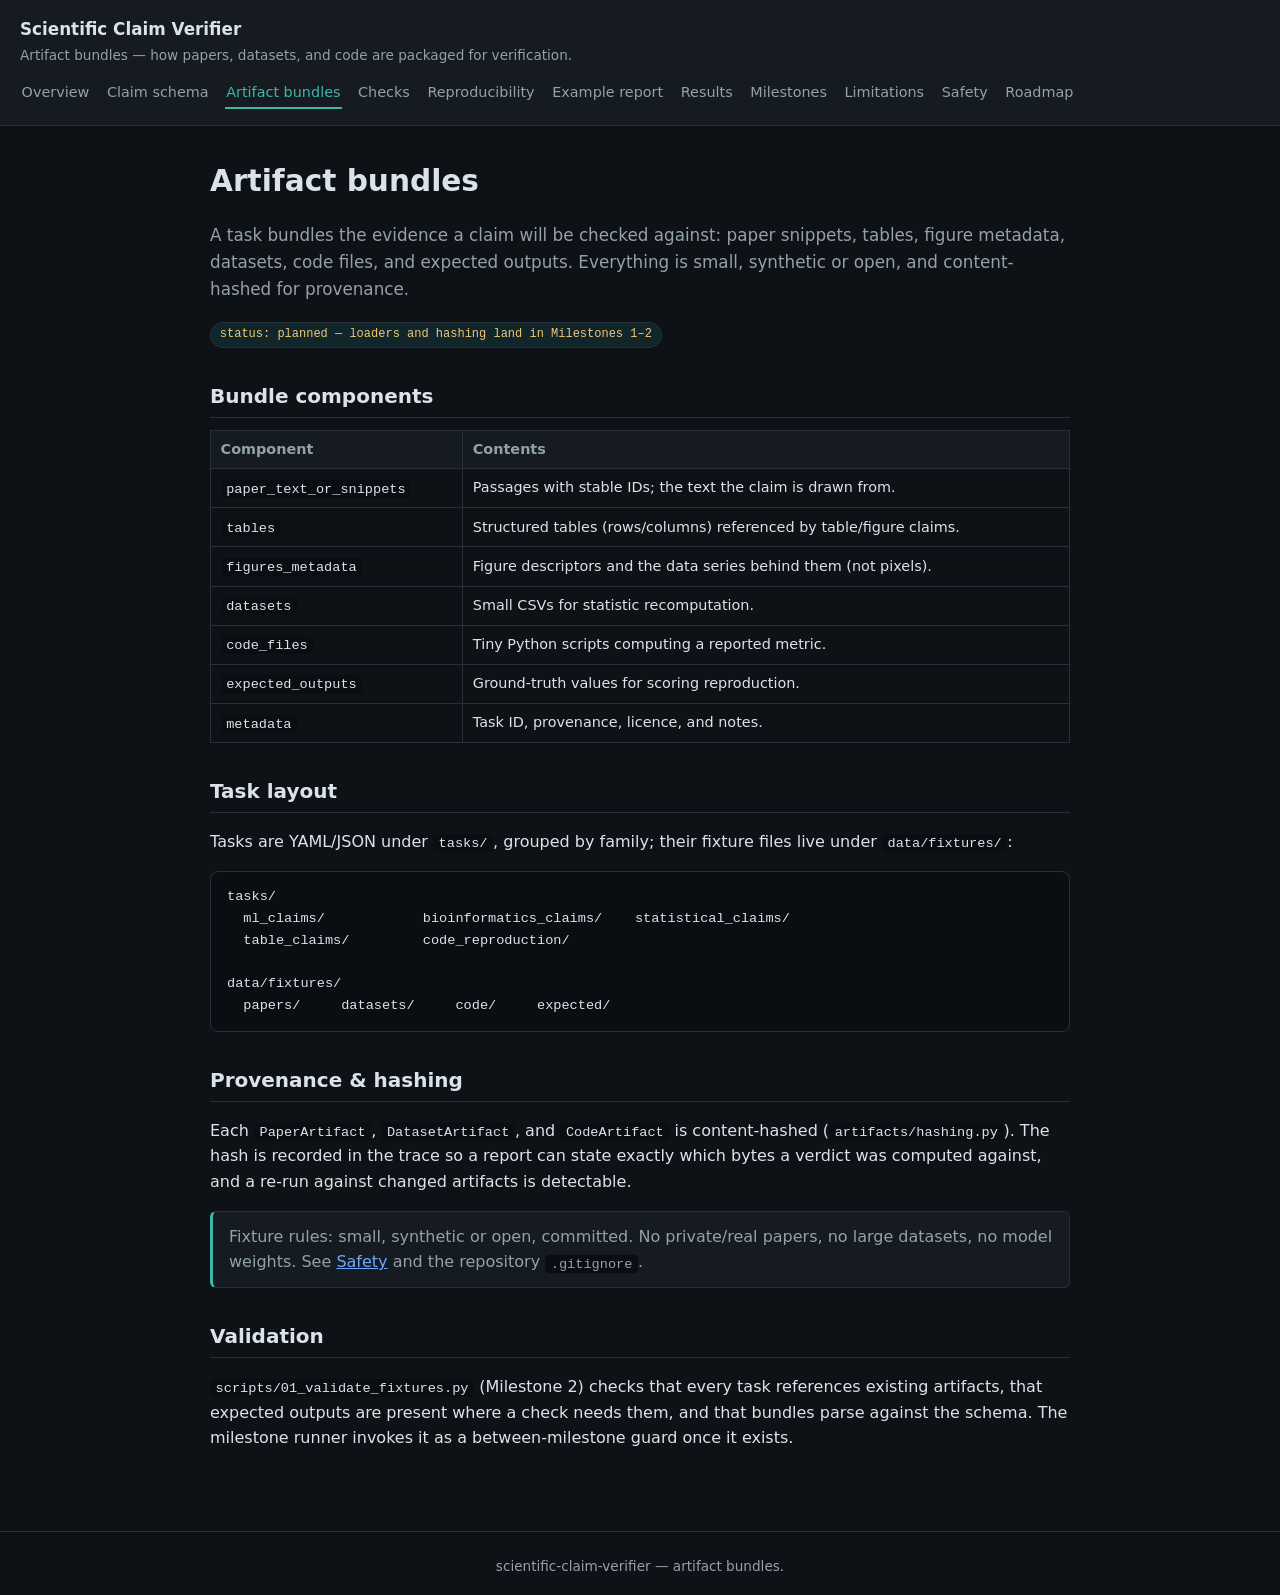
==== site/artifact-bundles.html @ 32d99faa "Bootstrap: project contract, milestone runner, and website Establish the orchestration and contract " ====
<!doctype html>
<html lang="en">
<head>
  <meta charset="utf-8">
  <meta name="viewport" content="width=device-width, initial-scale=1">
  <title>Artifact bundles — Scientific Claim Verifier</title>
  <link rel="stylesheet" href="style.css">
</head>
<body>
<header class="site">
  <a class="brand" href="index.html">Scientific Claim Verifier</a>
  <div class="tagline">Artifact bundles — how papers, datasets, and code are packaged for verification.</div>
  <nav class="site">
    <a href="index.html">Overview</a>
    <a href="claim-schema.html">Claim schema</a>
    <a href="artifact-bundles.html" class="active">Artifact bundles</a>
    <a href="checks.html">Checks</a>
    <a href="reproducibility.html">Reproducibility</a>
    <a href="example-report.html">Example report</a>
    <a href="results.html">Results</a>
    <a href="milestones.html">Milestones</a>
    <a href="limitations.html">Limitations</a>
    <a href="safety.html">Safety</a>
    <a href="roadmap.html">Roadmap</a>
  </nav>
</header>
<main>
  <h1>Artifact bundles</h1>
  <p class="lede">A task bundles the evidence a claim will be checked against: paper snippets,
  tables, figure metadata, datasets, code files, and expected outputs. Everything is small,
  synthetic or open, and content-hashed for provenance.</p>
  <p><span class="status planned">status: planned — loaders and hashing land in Milestones 1–2</span></p>

  <h2>Bundle components</h2>
  <table>
    <tr><th>Component</th><th>Contents</th></tr>
    <tr><td><code>paper_text_or_snippets</code></td><td>Passages with stable IDs; the text the claim is drawn from.</td></tr>
    <tr><td><code>tables</code></td><td>Structured tables (rows/columns) referenced by table/figure claims.</td></tr>
    <tr><td><code>figures_metadata</code></td><td>Figure descriptors and the data series behind them (not pixels).</td></tr>
    <tr><td><code>datasets</code></td><td>Small CSVs for statistic recomputation.</td></tr>
    <tr><td><code>code_files</code></td><td>Tiny Python scripts computing a reported metric.</td></tr>
    <tr><td><code>expected_outputs</code></td><td>Ground-truth values for scoring reproduction.</td></tr>
    <tr><td><code>metadata</code></td><td>Task ID, provenance, licence, and notes.</td></tr>
  </table>

  <h2>Task layout</h2>
  <p>Tasks are YAML/JSON under <code>tasks/</code>, grouped by family; their fixture files live
  under <code>data/fixtures/</code>:</p>
  <pre><code>tasks/
  ml_claims/            bioinformatics_claims/    statistical_claims/
  table_claims/         code_reproduction/

data/fixtures/
  papers/     datasets/     code/     expected/</code></pre>

  <h2>Provenance & hashing</h2>
  <p>Each <code>PaperArtifact</code>, <code>DatasetArtifact</code>, and <code>CodeArtifact</code>
  is content-hashed (<code>artifacts/hashing.py</code>). The hash is recorded in the trace so a
  report can state exactly which bytes a verdict was computed against, and a re-run against
  changed artifacts is detectable.</p>

  <div class="callout">Fixture rules: small, synthetic or open, committed. No private/real
  papers, no large datasets, no model weights. See <a href="safety.html">Safety</a> and the
  repository <code>.gitignore</code>.</div>

  <h2>Validation</h2>
  <p><code>scripts/01_validate_fixtures.py</code> (Milestone 2) checks that every task references
  existing artifacts, that expected outputs are present where a check needs them, and that
  bundles parse against the schema. The milestone runner invokes it as a between-milestone
  guard once it exists.</p>
</main>
<footer class="site">scientific-claim-verifier — artifact bundles.</footer>
</body>
</html>
---- site/style.css ----
/* scientific-claim-verifier — shared static-site styles.
   Plain CSS, no build step, no external fonts or assets. */

:root {
  --bg: #0e1216;
  --panel: #151b21;
  --border: #26313a;
  --text: #dbe3ea;
  --muted: #93a1ad;
  --accent: #3fb6a8;        /* teal — "verification / evidence" */
  --accent-2: #6ea8fe;      /* blue — links */
  --accent-soft: #10262a;
  --ok: #7ee2a8;
  --warn: #f0c674;
  --bad: #f08a8a;
  --mono: ui-monospace, SFMono-Regular, "SF Mono", Menlo, Consolas, monospace;
}

* { box-sizing: border-box; }

body {
  margin: 0;
  font-family: system-ui, -apple-system, Segoe UI, Roboto, Helvetica, Arial, sans-serif;
  line-height: 1.6;
  color: var(--text);
  background: var(--bg);
}

header.site {
  border-bottom: 1px solid var(--border);
  background: var(--panel);
  padding: 1rem 1.25rem;
}

header.site .brand {
  font-weight: 700;
  font-size: 1.05rem;
  color: var(--text);
  text-decoration: none;
}

header.site .tagline {
  color: var(--muted);
  font-size: 0.85rem;
  margin-top: 0.15rem;
  max-width: 70ch;
}

nav.site {
  display: flex;
  flex-wrap: wrap;
  gap: 0.4rem 0.9rem;
  margin-top: 0.75rem;
}

nav.site a {
  color: var(--muted);
  text-decoration: none;
  font-size: 0.9rem;
  padding: 0.15rem 0.1rem;
  border-bottom: 2px solid transparent;
}

nav.site a:hover { color: var(--text); }
nav.site a.active { color: var(--accent); border-bottom-color: var(--accent); }

main {
  max-width: 900px;
  margin: 0 auto;
  padding: 2rem 1.25rem 4rem;
}

h1 { font-size: 1.85rem; margin: 0 0 0.25rem; }
h2 {
  font-size: 1.25rem;
  margin: 2rem 0 0.5rem;
  padding-bottom: 0.3rem;
  border-bottom: 1px solid var(--border);
}
h3 { font-size: 1.05rem; margin: 1.2rem 0 0.4rem; }

p, li { color: var(--text); }
a { color: var(--accent-2); }

.lede { color: var(--muted); font-size: 1.05rem; }

.status {
  display: inline-block;
  font-size: 0.75rem;
  font-family: var(--mono);
  padding: 0.15rem 0.55rem;
  border-radius: 999px;
  border: 1px solid var(--border);
  background: var(--accent-soft);
  color: var(--accent);
}

.status.planned { color: var(--warn); }
.status.done { color: var(--ok); }
.status.wip { color: var(--accent); }

.pill {
  display: inline-block;
  font-size: 0.72rem;
  font-family: var(--mono);
  padding: 0.05rem 0.45rem;
  border-radius: 4px;
  border: 1px solid var(--border);
  color: var(--muted);
  margin-right: 0.25rem;
}
.pill.ok { color: var(--ok); border-color: #24513a; }
.pill.warn { color: var(--warn); border-color: #4d4326; }
.pill.bad { color: var(--bad); border-color: #4d2b2b; }

code, pre { font-family: var(--mono); font-size: 0.85rem; }

pre {
  background: #0a0e12;
  border: 1px solid var(--border);
  border-radius: 8px;
  padding: 0.9rem 1rem;
  overflow-x: auto;
}

code { background: #0a0e12; padding: 0.1rem 0.35rem; border-radius: 4px; }
pre code { background: none; padding: 0; }

table {
  border-collapse: collapse;
  width: 100%;
  margin: 0.75rem 0;
  font-size: 0.9rem;
}
th, td { border: 1px solid var(--border); padding: 0.45rem 0.6rem; text-align: left; vertical-align: top; }
th { background: var(--panel); color: var(--muted); }

ul.files { list-style: none; padding-left: 0; }
ul.files li { font-family: var(--mono); font-size: 0.85rem; color: var(--muted); }

.callout {
  border: 1px solid var(--border);
  border-left: 3px solid var(--accent);
  background: var(--panel);
  border-radius: 6px;
  padding: 0.75rem 1rem;
  margin: 1rem 0;
  color: var(--muted);
}
.callout.warn { border-left-color: var(--warn); }
.callout.safety { border-left-color: var(--bad); }

.grid {
  display: grid;
  grid-template-columns: repeat(auto-fit, minmax(220px, 1fr));
  gap: 0.75rem;
  margin: 1rem 0;
}
.card {
  border: 1px solid var(--border);
  background: var(--panel);
  border-radius: 8px;
  padding: 0.9rem 1rem;
}
.card h3 { margin-top: 0; }

footer.site {
  border-top: 1px solid var(--border);
  color: var(--muted);
  font-size: 0.85rem;
  padding: 1.5rem 1.25rem;
  text-align: center;
}
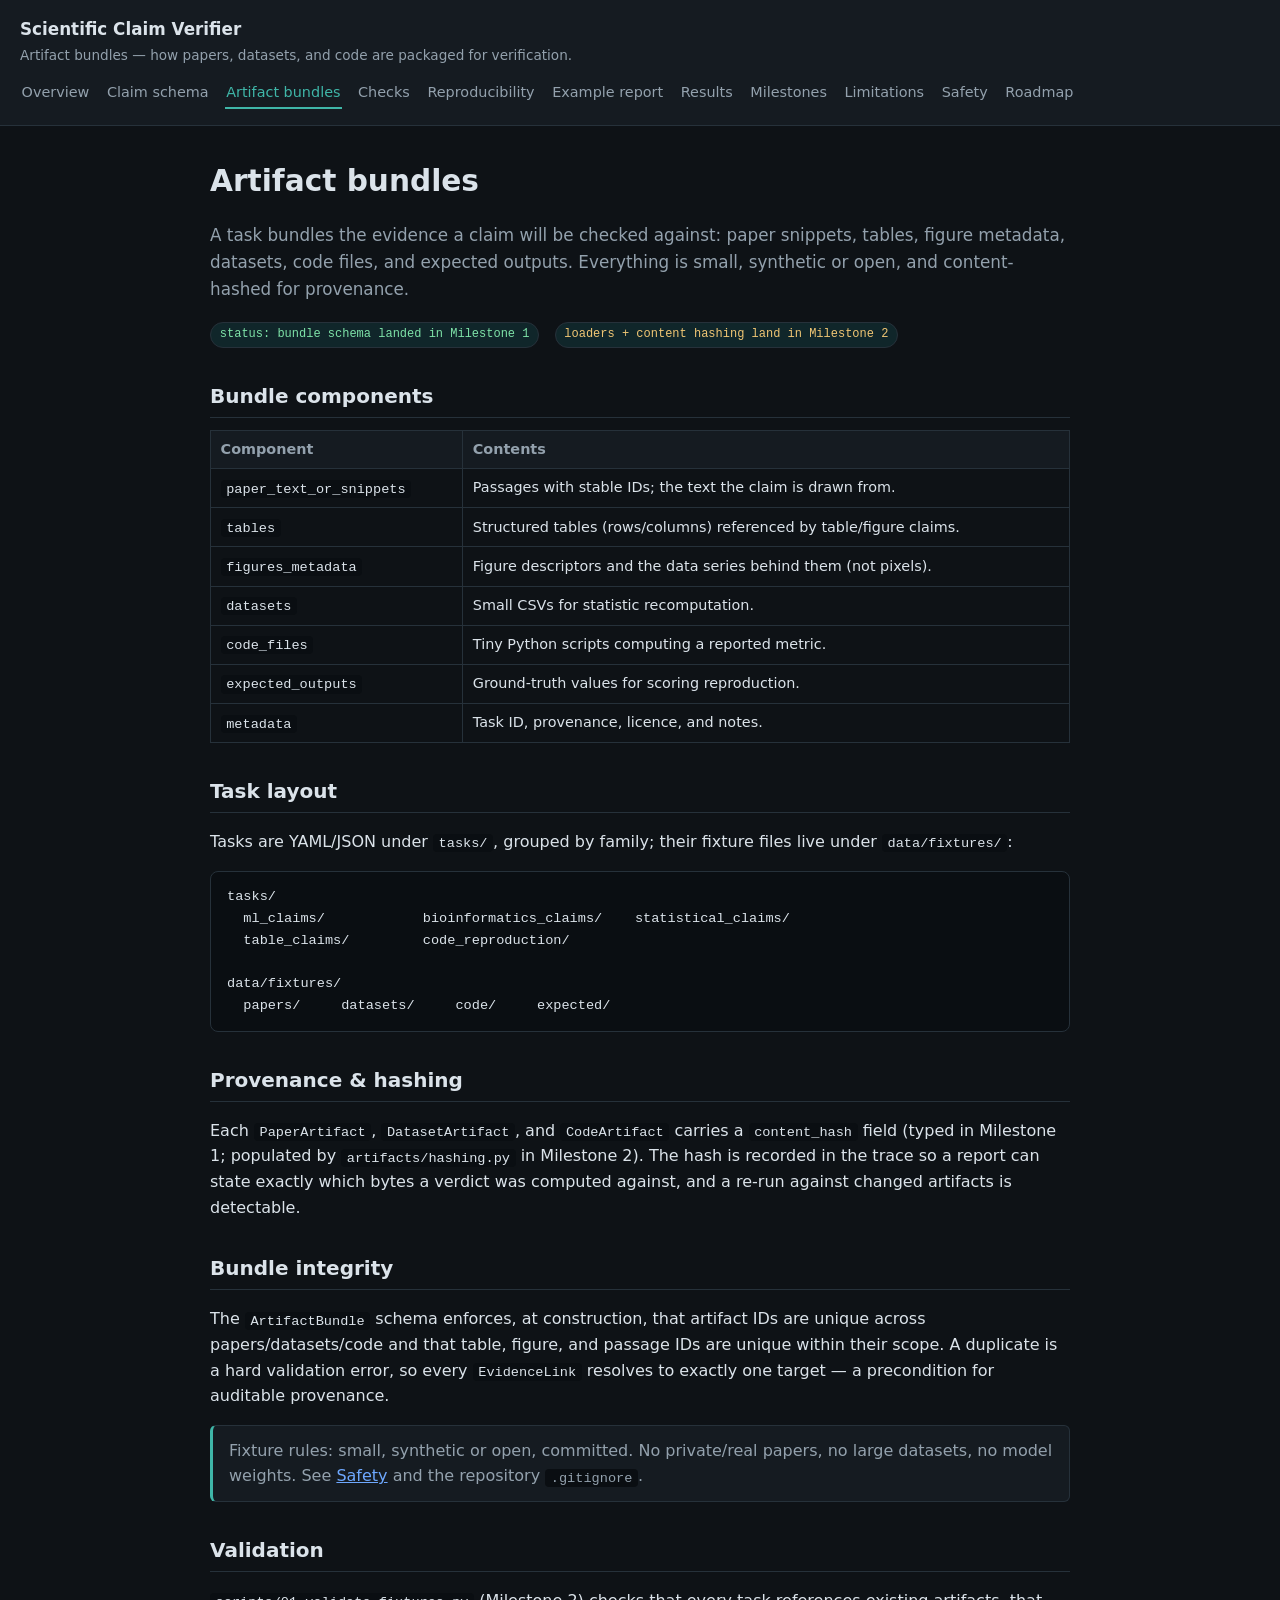
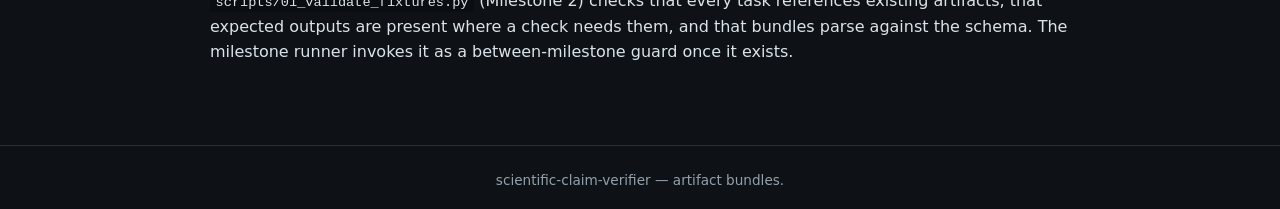
==== commit c7396b01: "M1: typed core schemas (pydantic models + vocabularies) Replace the Milestone 0 schemas stub with th" ====
--- a/site/artifact-bundles.html
+++ b/site/artifact-bundles.html
@@ -29,7 +29,7 @@
   <p class="lede">A task bundles the evidence a claim will be checked against: paper snippets,
   tables, figure metadata, datasets, code files, and expected outputs. Everything is small,
   synthetic or open, and content-hashed for provenance.</p>
-  <p><span class="status planned">status: planned — loaders and hashing land in Milestones 1–2</span></p>
+  <p><span class="status done">status: bundle schema landed in Milestone 1</span> &nbsp; <span class="status planned">loaders + content hashing land in Milestone 2</span></p>
 
   <h2>Bundle components</h2>
   <table>
@@ -55,9 +55,16 @@
 
   <h2>Provenance & hashing</h2>
   <p>Each <code>PaperArtifact</code>, <code>DatasetArtifact</code>, and <code>CodeArtifact</code>
-  is content-hashed (<code>artifacts/hashing.py</code>). The hash is recorded in the trace so a
+  carries a <code>content_hash</code> field (typed in Milestone 1; populated by
+  <code>artifacts/hashing.py</code> in Milestone 2). The hash is recorded in the trace so a
   report can state exactly which bytes a verdict was computed against, and a re-run against
   changed artifacts is detectable.</p>
+
+  <h2>Bundle integrity</h2>
+  <p>The <code>ArtifactBundle</code> schema enforces, at construction, that artifact IDs are
+  unique across papers/datasets/code and that table, figure, and passage IDs are unique within
+  their scope. A duplicate is a hard validation error, so every <code>EvidenceLink</code>
+  resolves to exactly one target — a precondition for auditable provenance.</p>
 
   <div class="callout">Fixture rules: small, synthetic or open, committed. No private/real
   papers, no large datasets, no model weights. See <a href="safety.html">Safety</a> and the
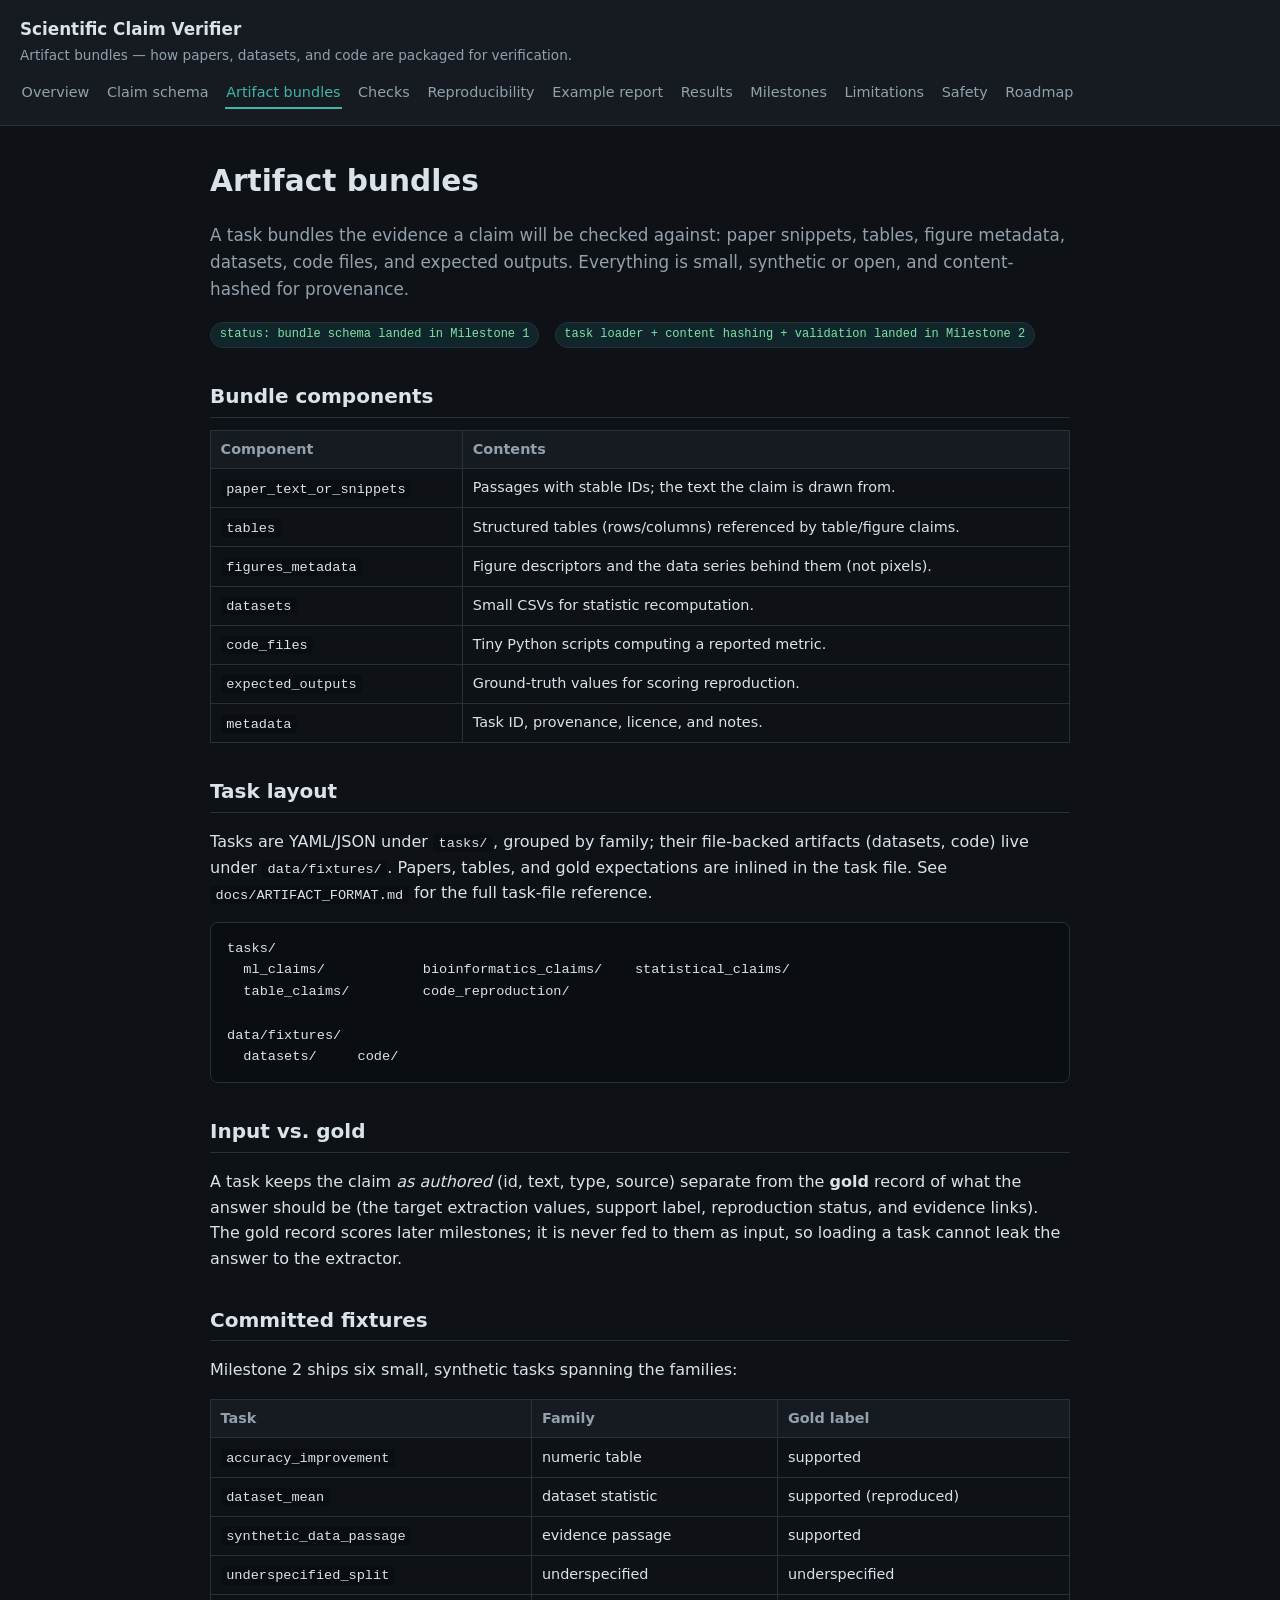
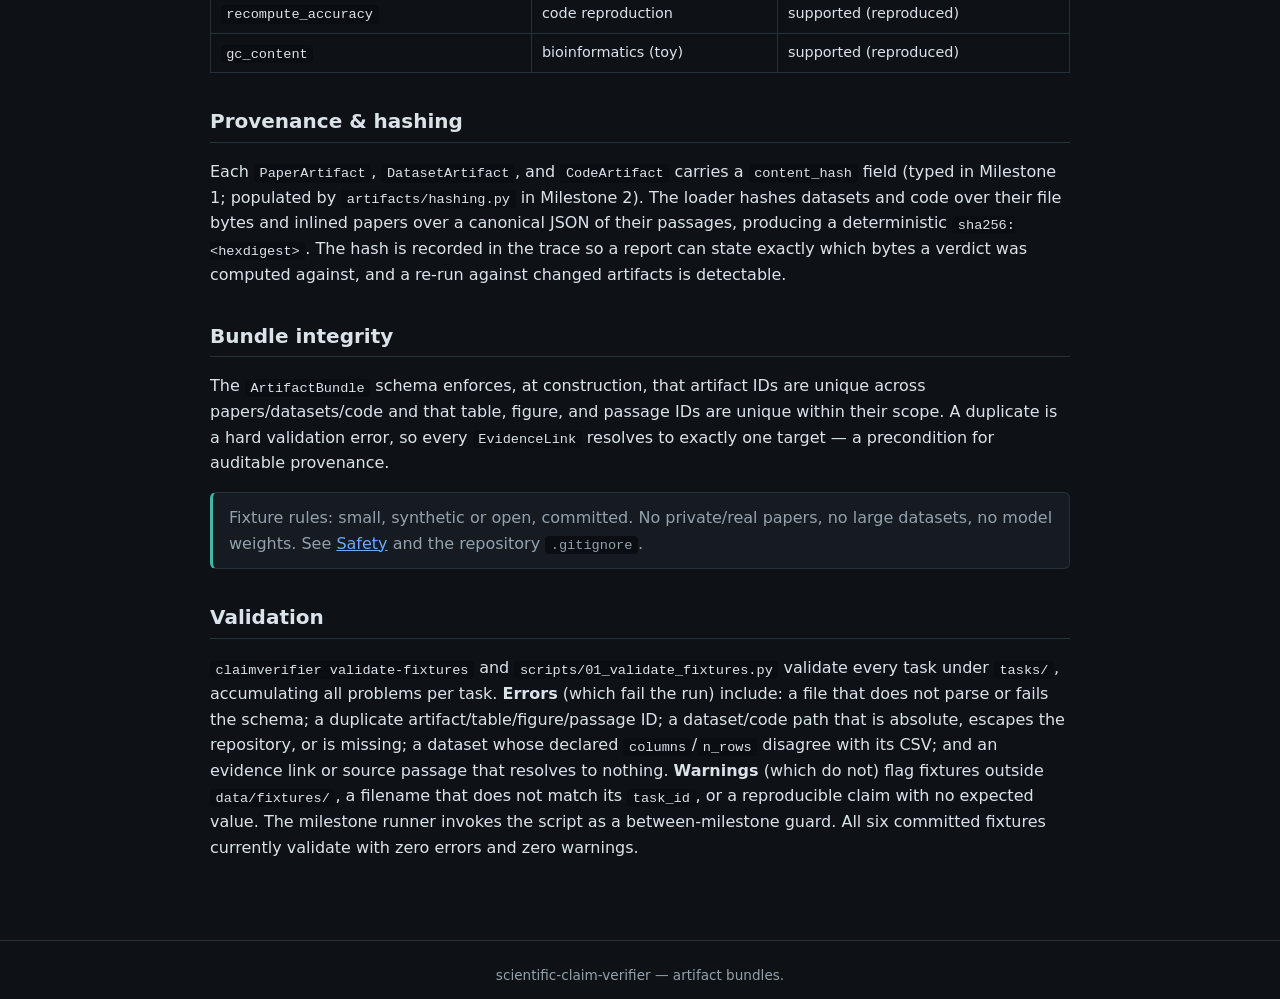
==== commit 5ce3e9b7: "M2: fixture tasks, task loader, content hashing, and validation Add the on-disk task format and the " ====
--- a/site/artifact-bundles.html
+++ b/site/artifact-bundles.html
@@ -29,7 +29,7 @@
   <p class="lede">A task bundles the evidence a claim will be checked against: paper snippets,
   tables, figure metadata, datasets, code files, and expected outputs. Everything is small,
   synthetic or open, and content-hashed for provenance.</p>
-  <p><span class="status done">status: bundle schema landed in Milestone 1</span> &nbsp; <span class="status planned">loaders + content hashing land in Milestone 2</span></p>
+  <p><span class="status done">status: bundle schema landed in Milestone 1</span> &nbsp; <span class="status done">task loader + content hashing + validation landed in Milestone 2</span></p>
 
   <h2>Bundle components</h2>
   <table>
@@ -44,19 +44,42 @@
   </table>
 
   <h2>Task layout</h2>
-  <p>Tasks are YAML/JSON under <code>tasks/</code>, grouped by family; their fixture files live
-  under <code>data/fixtures/</code>:</p>
+  <p>Tasks are YAML/JSON under <code>tasks/</code>, grouped by family; their file-backed
+  artifacts (datasets, code) live under <code>data/fixtures/</code>. Papers, tables, and gold
+  expectations are inlined in the task file. See <code>docs/ARTIFACT_FORMAT.md</code> for the
+  full task-file reference.</p>
   <pre><code>tasks/
   ml_claims/            bioinformatics_claims/    statistical_claims/
   table_claims/         code_reproduction/
 
 data/fixtures/
-  papers/     datasets/     code/     expected/</code></pre>
+  datasets/     code/</code></pre>
+
+  <h2>Input vs. gold</h2>
+  <p>A task keeps the claim <em>as authored</em> (id, text, type, source) separate from the
+  <strong>gold</strong> record of what the answer should be (the target extraction values,
+  support label, reproduction status, and evidence links). The gold record scores later
+  milestones; it is never fed to them as input, so loading a task cannot leak the answer to the
+  extractor.</p>
+
+  <h2>Committed fixtures</h2>
+  <p>Milestone 2 ships six small, synthetic tasks spanning the families:</p>
+  <table>
+    <tr><th>Task</th><th>Family</th><th>Gold label</th></tr>
+    <tr><td><code>accuracy_improvement</code></td><td>numeric table</td><td>supported</td></tr>
+    <tr><td><code>dataset_mean</code></td><td>dataset statistic</td><td>supported (reproduced)</td></tr>
+    <tr><td><code>synthetic_data_passage</code></td><td>evidence passage</td><td>supported</td></tr>
+    <tr><td><code>underspecified_split</code></td><td>underspecified</td><td>underspecified</td></tr>
+    <tr><td><code>recompute_accuracy</code></td><td>code reproduction</td><td>supported (reproduced)</td></tr>
+    <tr><td><code>gc_content</code></td><td>bioinformatics (toy)</td><td>supported (reproduced)</td></tr>
+  </table>
 
   <h2>Provenance & hashing</h2>
   <p>Each <code>PaperArtifact</code>, <code>DatasetArtifact</code>, and <code>CodeArtifact</code>
   carries a <code>content_hash</code> field (typed in Milestone 1; populated by
-  <code>artifacts/hashing.py</code> in Milestone 2). The hash is recorded in the trace so a
+  <code>artifacts/hashing.py</code> in Milestone 2). The loader hashes datasets and code over
+  their file bytes and inlined papers over a canonical JSON of their passages, producing a
+  deterministic <code>sha256:&lt;hexdigest&gt;</code>. The hash is recorded in the trace so a
   report can state exactly which bytes a verdict was computed against, and a re-run against
   changed artifacts is detectable.</p>
 
@@ -71,10 +94,16 @@
   repository <code>.gitignore</code>.</div>
 
   <h2>Validation</h2>
-  <p><code>scripts/01_validate_fixtures.py</code> (Milestone 2) checks that every task references
-  existing artifacts, that expected outputs are present where a check needs them, and that
-  bundles parse against the schema. The milestone runner invokes it as a between-milestone
-  guard once it exists.</p>
+  <p><code>claimverifier validate-fixtures</code> and <code>scripts/01_validate_fixtures.py</code>
+  validate every task under <code>tasks/</code>, accumulating all problems per task.
+  <strong>Errors</strong> (which fail the run) include: a file that does not parse or fails the
+  schema; a duplicate artifact/table/figure/passage ID; a dataset/code path that is absolute,
+  escapes the repository, or is missing; a dataset whose declared <code>columns</code>/<code>n_rows</code>
+  disagree with its CSV; and an evidence link or source passage that resolves to nothing.
+  <strong>Warnings</strong> (which do not) flag fixtures outside <code>data/fixtures/</code>, a
+  filename that does not match its <code>task_id</code>, or a reproducible claim with no expected
+  value. The milestone runner invokes the script as a between-milestone guard. All six committed
+  fixtures currently validate with zero errors and zero warnings.</p>
 </main>
 <footer class="site">scientific-claim-verifier — artifact bundles.</footer>
 </body>
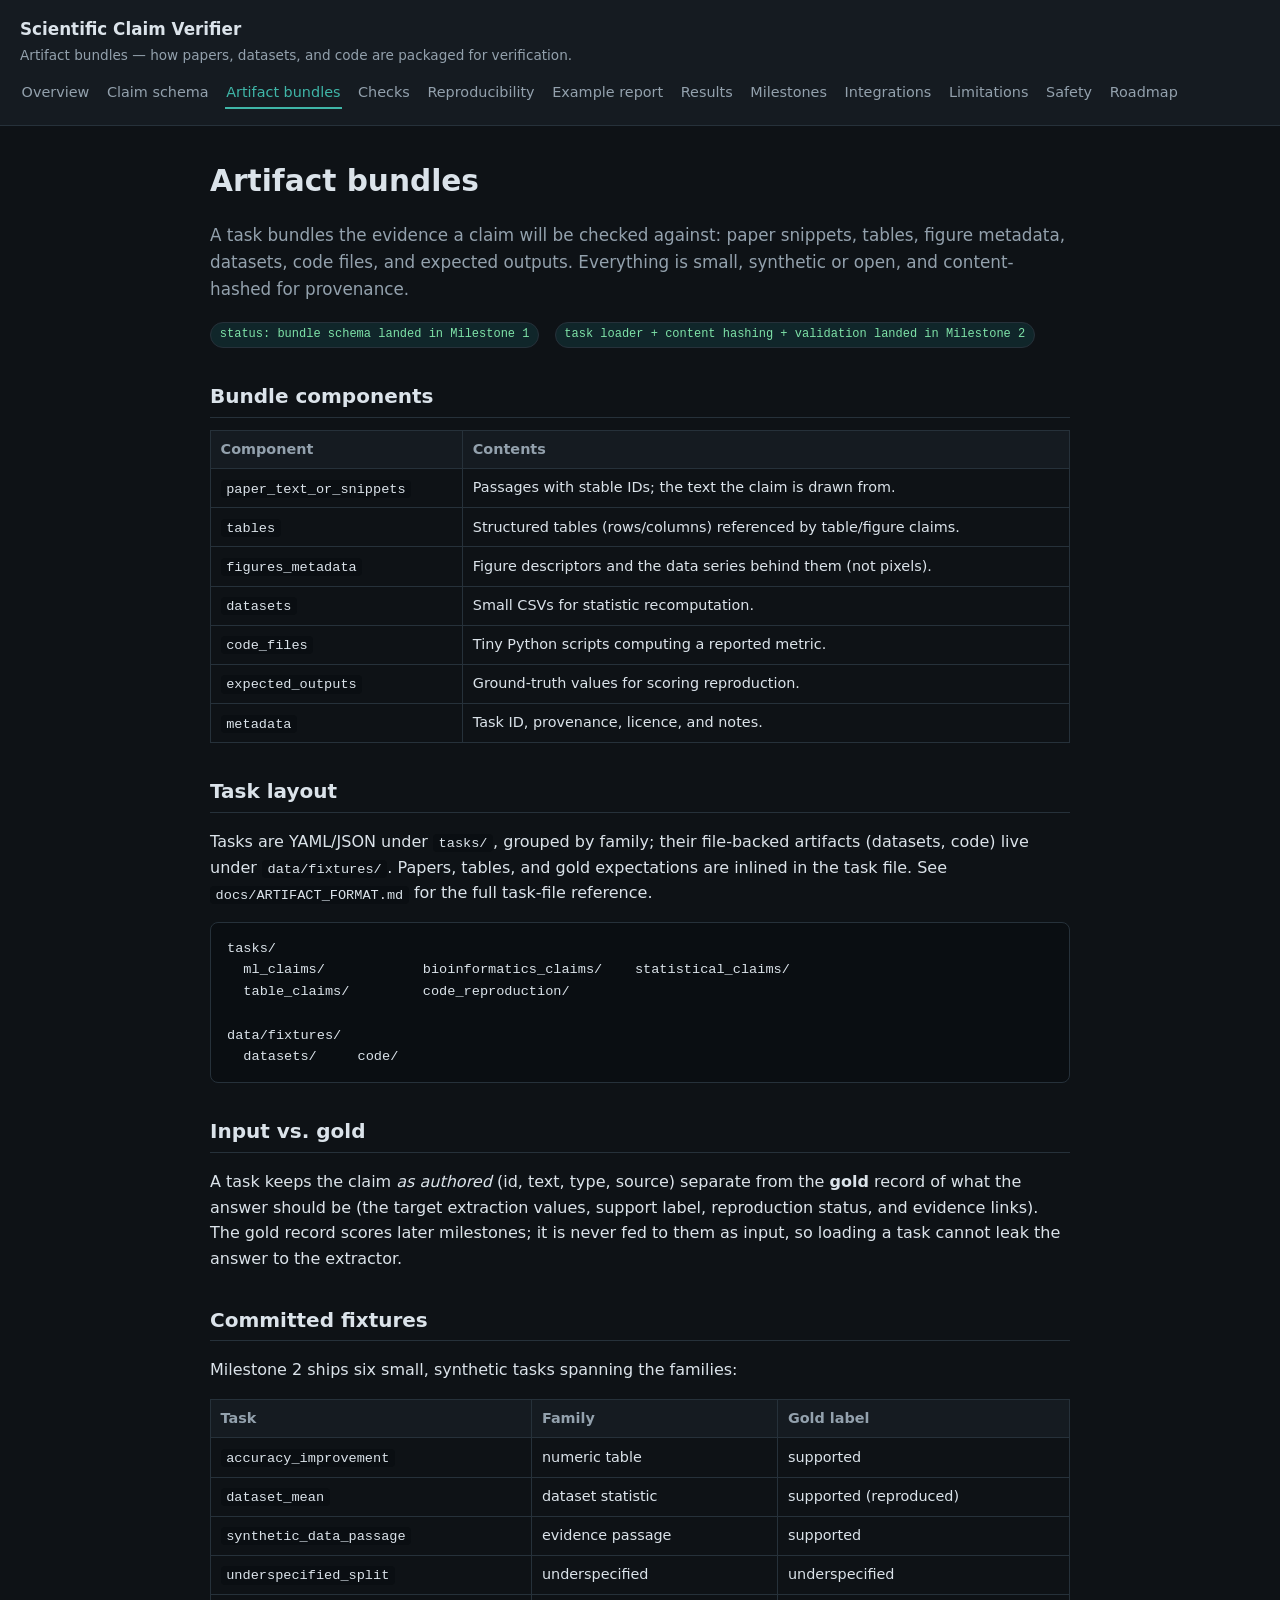
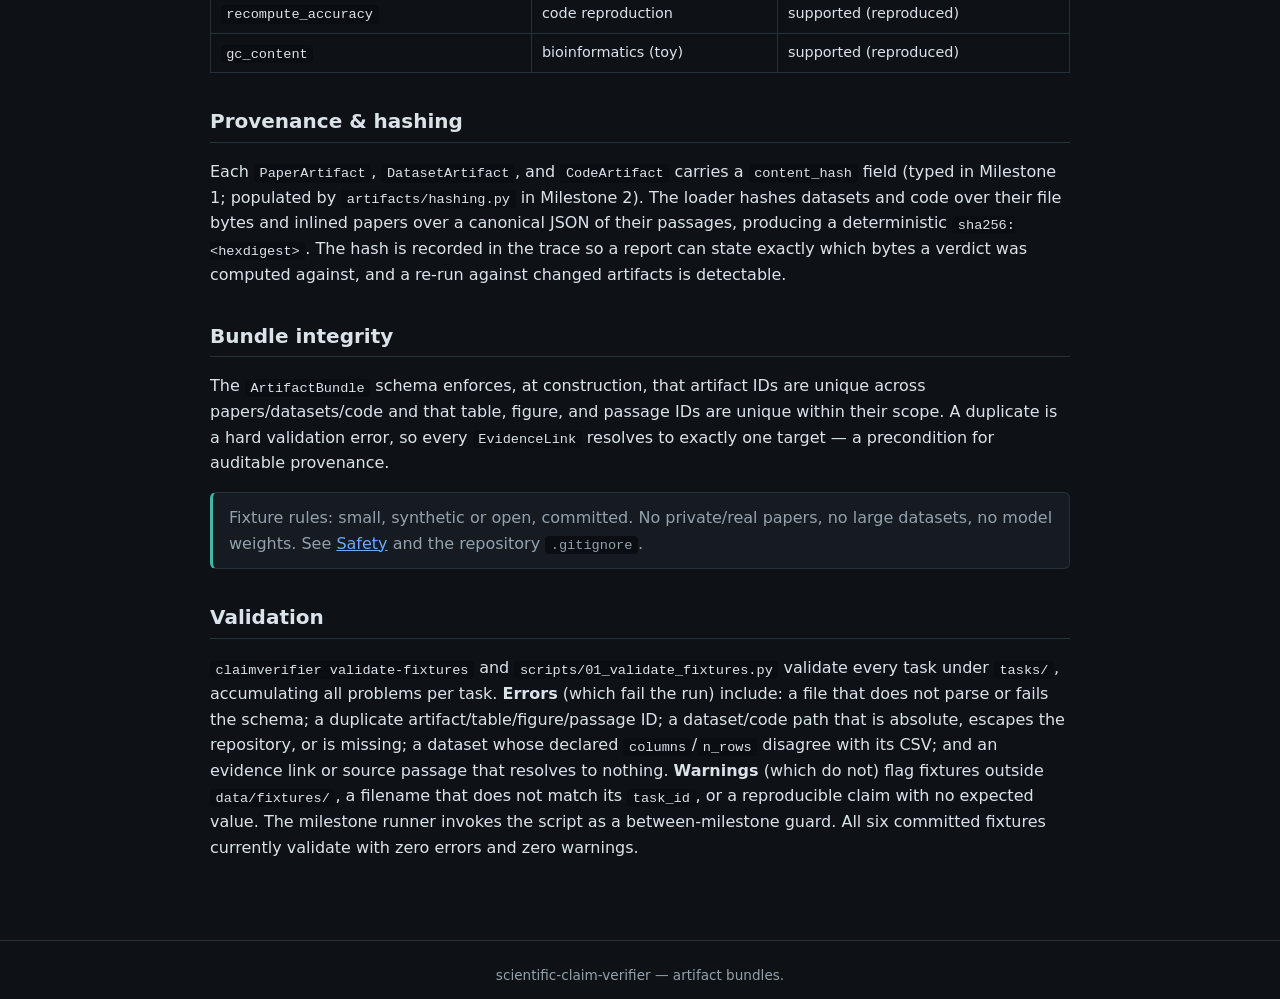
==== commit df386f43: "M11: integration contracts (five exports, one replay, no external dependency) An `integrations/` pac" ====
--- a/site/artifact-bundles.html
+++ b/site/artifact-bundles.html
@@ -19,6 +19,7 @@
     <a href="example-report.html">Example report</a>
     <a href="results.html">Results</a>
     <a href="milestones.html">Milestones</a>
+    <a href="integrations.html">Integrations</a>
     <a href="limitations.html">Limitations</a>
     <a href="safety.html">Safety</a>
     <a href="roadmap.html">Roadmap</a>
